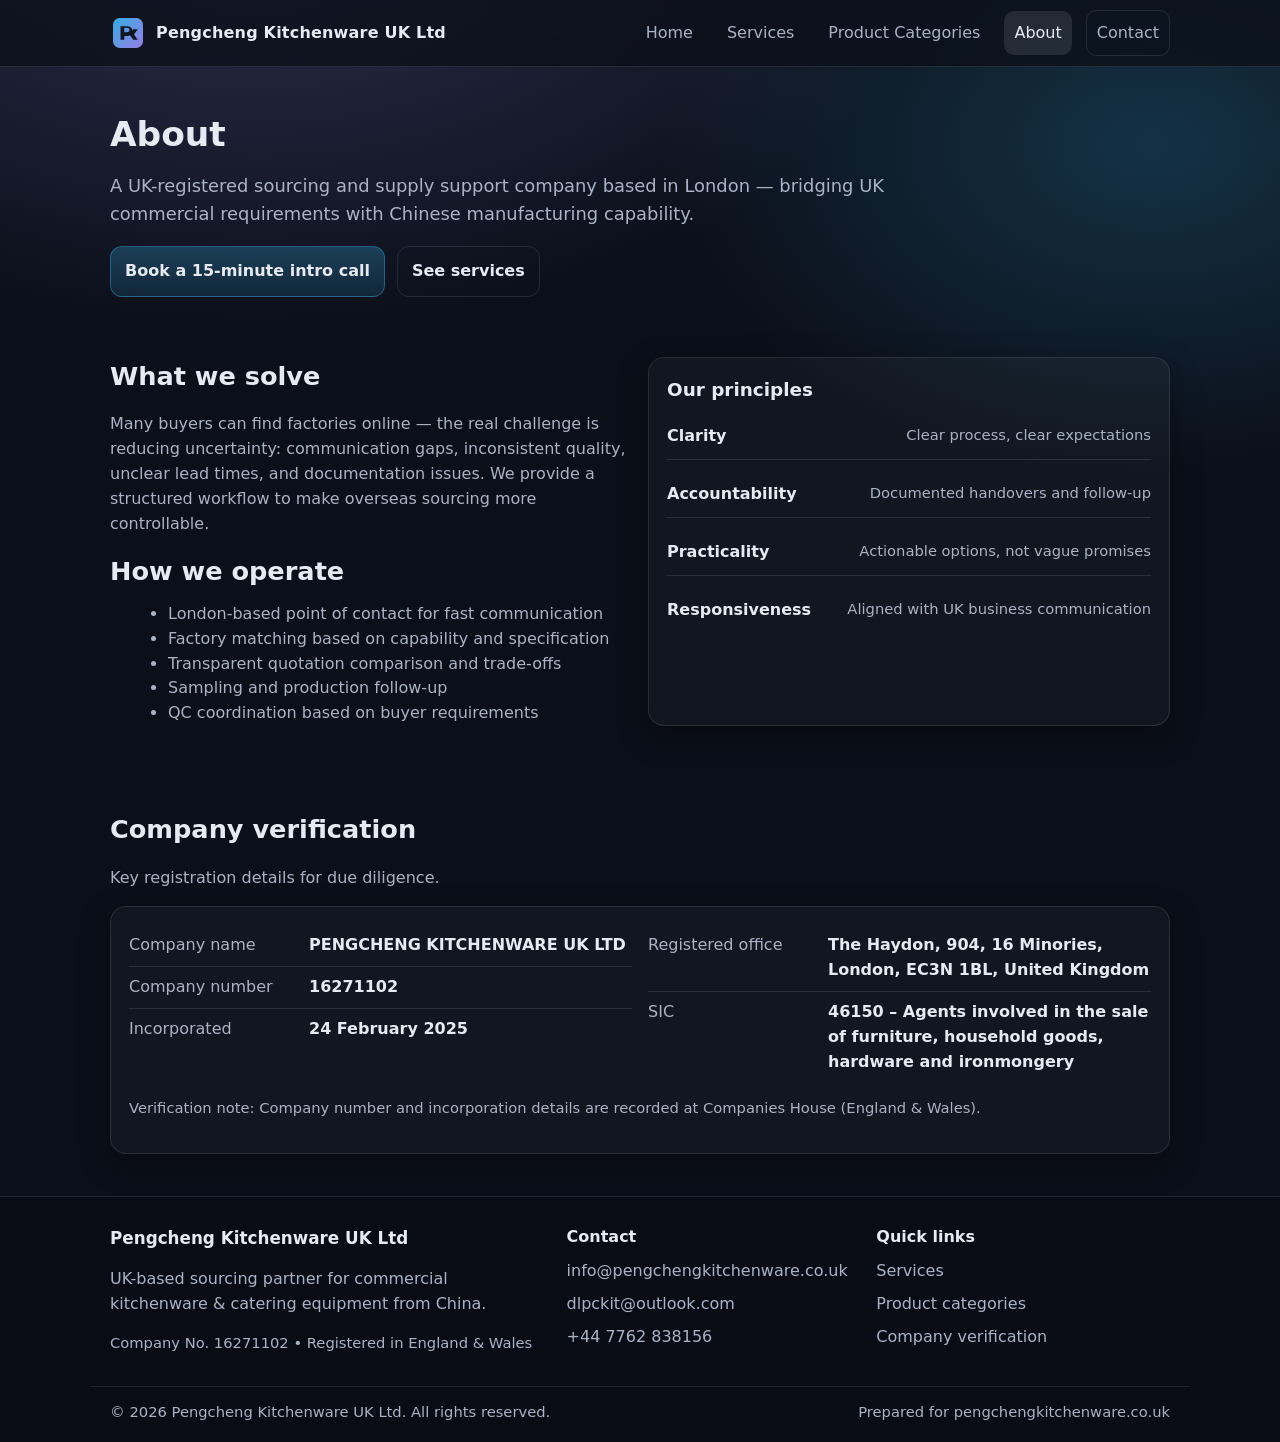
==== about.html @ 1fbb0d0f "Add files via upload" ====
<!doctype html>
<html lang="en-GB">
<head>
<title>About | Pengcheng Kitchenware UK Ltd</title>
<meta name="description" content="UK-registered sourcing and supply support company based in London. Structured workflow for factory matching, OEM/private label support, QC and logistics coordination.">
<link rel="canonical" href="https://pengchengkitchenware.co.uk/about.html">

<meta charset="utf-8">
<meta name="viewport" content="width=device-width, initial-scale=1">
<meta name="theme-color" content="#0b0f19">
<link rel="icon" href="/assets/logo.svg" type="image/svg+xml">
<link rel="stylesheet" href="/assets/styles.css">

<meta property="og:type" content="website">
<meta property="og:title" content="About | Pengcheng Kitchenware UK Ltd">
<meta property="og:description" content="UK-registered sourcing and supply support company based in London. Structured workflow for factory matching, OEM/private label support, QC and logistics coordination.">
<meta property="og:url" content="https://pengchengkitchenware.co.uk/about.html">
</head>
<body>
<a class="skip-link" href="#main">Skip to content</a>
<header class="site-header">
  <div class="container header-inner">
    <a class="brand" href="/index.html" aria-label="Pengcheng Kitchenware UK Ltd home">
      <img src="/assets/logo.svg" alt="" class="logo" width="36" height="36">
      <span class="brand-name">Pengcheng Kitchenware UK Ltd</span>
    </a>
    <nav class="nav" aria-label="Primary">
      <a data-nav href="/index.html">Home</a>
      <a data-nav href="/services.html">Services</a>
      <a data-nav href="/products.html">Product Categories</a>
      <a data-nav href="/about.html">About</a>
      <a data-nav class="nav-cta" href="/contact.html">Contact</a>
    </nav>
    <button class="nav-toggle" aria-label="Open menu" aria-expanded="false">Menu</button>
  </div>
</header>


<main id="main">
  <section class="page-hero">
    <div class="container">
      <h1>About</h1>
      <p class="lead">A UK-registered sourcing and supply support company based in London — bridging UK commercial requirements with Chinese manufacturing capability.</p>
      <div class="mini-cta">
        <a class="button primary" href="/contact.html">Book a 15-minute intro call</a>
        <a class="button ghost" href="/services.html">See services</a>
      </div>
    </div>
  </section>

  <section class="section">
    <div class="container">
      <div class="grid-2">
        <div>
          <h2>What we solve</h2>
          <p class="muted">Many buyers can find factories online — the real challenge is reducing uncertainty: communication gaps, inconsistent quality, unclear lead times, and documentation issues. We provide a structured workflow to make overseas sourcing more controllable.</p>

          <h2>How we operate</h2>
          <ul class="clean-list">
            <li>London-based point of contact for fast communication</li>
            <li>Factory matching based on capability and specification</li>
            <li>Transparent quotation comparison and trade-offs</li>
            <li>Sampling and production follow-up</li>
            <li>QC coordination based on buyer requirements</li>
          </ul>
        </div>

        <div class="card">
          <h3>Our principles</h3>
          <div class="principles">
            <div><strong>Clarity</strong><span class="muted small">Clear process, clear expectations</span></div>
            <div><strong>Accountability</strong><span class="muted small">Documented handovers and follow-up</span></div>
            <div><strong>Practicality</strong><span class="muted small">Actionable options, not vague promises</span></div>
            <div><strong>Responsiveness</strong><span class="muted small">Aligned with UK business communication</span></div>
          </div>
        </div>
      </div>
    </div>
  </section>

  
<section class="section">
  <div class="container">
    <div class="section-header">
      <h2>Company verification</h2>
      <p class="muted">Key registration details for due diligence.</p>
    </div>
    <div class="card">
      <div class="grid-2">
        <div>
          <div class="kv"><span>Company name</span><strong>PENGCHENG KITCHENWARE UK LTD</strong></div>
          <div class="kv"><span>Company number</span><strong>16271102</strong></div>
          <div class="kv"><span>Incorporated</span><strong>24 February 2025</strong></div>
        </div>
        <div>
          <div class="kv"><span>Registered office</span><strong>The Haydon, 904, 16 Minories, London, EC3N 1BL, United Kingdom</strong></div>
          <div class="kv"><span>SIC</span><strong>46150 – Agents involved in the sale of furniture, household goods, hardware and ironmongery</strong></div>
        </div>
      </div>
      <p class="muted small">Verification note: Company number and incorporation details are recorded at Companies House (England & Wales).</p>
    </div>
  </div>
</section>

</main>


<footer class="site-footer">
  <div class="container footer-grid">
    <div>
      <div class="footer-brand">Pengcheng Kitchenware UK Ltd</div>
      <p class="muted">UK-based sourcing partner for commercial kitchenware & catering equipment from China.</p>
      <p class="muted small">Company No. 16271102 • Registered in England & Wales</p>
    </div>
    <div>
      <div class="footer-title">Contact</div>
      <ul class="footer-list">
        <li><a href="mailto:info@pengchengkitchenware.co.uk">info@pengchengkitchenware.co.uk</a></li>
        <li><a href="mailto:dlpckit@outlook.com">dlpckit@outlook.com</a></li>
        <li><a href="tel:+447762838156">+44 7762 838156</a></li>
      </ul>
    </div>
    <div>
      <div class="footer-title">Quick links</div>
      <ul class="footer-list">
        <li><a href="/services.html">Services</a></li>
        <li><a href="/products.html">Product categories</a></li>
        <li><a href="/about.html">Company verification</a></li>
      </ul>
    </div>
  </div>
  <div class="container footer-bottom">
    <span class="muted small">© 2026 Pengcheng Kitchenware UK Ltd. All rights reserved.</span>
    <span class="muted small">Prepared for pengchengkitchenware.co.uk</span>
  </div>
</footer>

<script src="/assets/main.js" defer></script>
</body>
</html>
---- assets/styles.css ----
/* Pengcheng Kitchenware UK Ltd - lightweight static site */
:root{
  --bg:#0b0f19;
  --panel:#10162a;
  --card:#0f172a;
  --text:#e6eaf2;
  --muted:#aab3c5;
  --border:rgba(255,255,255,.10);
  --shadow: 0 10px 30px rgba(0,0,0,.35);
  --radius:16px;
  --max: 1100px;
}
*{box-sizing:border-box}
html,body{margin:0;padding:0}
body{
  font-family: ui-sans-serif, system-ui, -apple-system, Segoe UI, Roboto, Helvetica, Arial, "Apple Color Emoji","Segoe UI Emoji";
  background: radial-gradient(1200px 800px at 20% -10%, rgba(120,119,198,.35), transparent 60%),
              radial-gradient(900px 600px at 90% 10%, rgba(56,189,248,.20), transparent 55%),
              var(--bg);
  color:var(--text);
  line-height:1.55;
}
a{color:inherit}
.container{max-width:var(--max);margin:0 auto;padding:0 20px}
.muted{color:var(--muted)}
.small{font-size:.92rem}
.lead{font-size:1.12rem;color:var(--muted);max-width:70ch}
.skip-link{position:absolute;left:-999px;top:auto;width:1px;height:1px;overflow:hidden}
.skip-link:focus{left:20px;top:12px;width:auto;height:auto;z-index:999;background:#fff;color:#000;padding:10px 12px;border-radius:10px}

.site-header{
  position:sticky;top:0;z-index:30;
  background:rgba(11,15,25,.75);
  backdrop-filter: blur(12px);
  border-bottom:1px solid var(--border);
}
.header-inner{display:flex;gap:14px;align-items:center;justify-content:space-between;min-height:66px}
.brand{display:flex;align-items:center;gap:10px;text-decoration:none}
.brand-name{font-weight:650;letter-spacing:.2px}
.logo{display:block}
.nav{display:flex;gap:14px;align-items:center}
.nav a{
  text-decoration:none;
  color:var(--muted);
  padding:10px 10px;
  border-radius:10px;
}
.nav a:hover{color:var(--text);background:rgba(255,255,255,.06)}
.nav a.active{color:var(--text);background:rgba(255,255,255,.10)}
.nav-cta{border:1px solid var(--border)}
.nav-toggle{display:none}

.hero{padding:64px 0 36px}
.hero-grid{display:grid;grid-template-columns: 1.3fr 1fr;gap:26px;align-items:stretch}
h1{font-size:2.15rem;line-height:1.15;margin:0 0 14px}
h2{font-size:1.6rem;margin:0 0 10px}
h3{font-size:1.15rem;margin:0 0 8px}

.hero-card{
  border:1px solid var(--border);
  background:linear-gradient(180deg, rgba(255,255,255,.06), rgba(255,255,255,.03));
  border-radius:var(--radius);
  box-shadow:var(--shadow);
  padding:18px;
}
.hero-card-top{padding-bottom:10px;border-bottom:1px solid var(--border);margin-bottom:12px}
.badge{
  display:inline-block;
  font-size:.82rem;
  padding:6px 10px;
  border:1px solid var(--border);
  border-radius:999px;
  color:var(--muted);
  margin-bottom:10px;
}
.hero-card-list{display:grid;gap:10px}
.check{padding-left:26px; position:relative; color:var(--muted)}
.check::before{content:"✓";position:absolute;left:0;top:0;color:#7ee787;font-weight:800}

.cta-row{display:flex;flex-wrap:wrap;gap:12px;margin:18px 0 12px}
.button{
  display:inline-flex;align-items:center;justify-content:center;gap:8px;
  padding:12px 14px;border-radius:12px;text-decoration:none;
  border:1px solid var(--border);background:rgba(255,255,255,.06);
  color:var(--text);font-weight:600;
}
.button:hover{background:rgba(255,255,255,.10)}
.button.primary{background:linear-gradient(180deg, rgba(56,189,248,.25), rgba(56,189,248,.12));border-color:rgba(56,189,248,.35)}
.button.ghost{background:transparent}
.hero-contact{display:flex;flex-wrap:wrap;gap:10px}
.pill{border:1px solid var(--border);background:rgba(255,255,255,.04);border-radius:999px;padding:8px 10px;color:var(--muted);font-size:.95rem}

.trust-row{display:grid;grid-template-columns:repeat(3, 1fr);gap:10px;margin-top:16px}
.trust-item{border:1px solid var(--border);border-radius:14px;padding:12px;background:rgba(255,255,255,.03)}

.section{padding:42px 0}
.section.alt{background:rgba(255,255,255,.03);border-top:1px solid var(--border);border-bottom:1px solid var(--border)}
.section-header{margin-bottom:16px;max-width:80ch}
.card{border:1px solid var(--border);border-radius:var(--radius);background:rgba(255,255,255,.03);box-shadow:var(--shadow);padding:18px}
.grid-2{display:grid;grid-template-columns:repeat(2, 1fr);gap:16px}
.grid-3{display:grid;grid-template-columns:repeat(3, 1fr);gap:16px}

.steps{display:grid;grid-template-columns:repeat(3, 1fr);gap:14px}
.step{border:1px solid var(--border);border-radius:var(--radius);background:rgba(255,255,255,.03);padding:14px;display:flex;gap:12px;align-items:flex-start}
.step-no{width:34px;height:34px;border-radius:10px;display:flex;align-items:center;justify-content:center;border:1px solid var(--border);background:rgba(255,255,255,.06);font-weight:800}

.cta-panel{
  margin-top:18px;display:flex;align-items:center;justify-content:space-between;gap:14px;
  padding:16px 18px;border-radius:var(--radius);
  border:1px solid rgba(56,189,248,.28);background:rgba(56,189,248,.08);
}
.page-hero{padding:48px 0 18px}
.mini-cta{display:flex;gap:12px;flex-wrap:wrap;margin-top:12px}
.clean-list{margin:10px 0 0 18px;color:var(--muted)}
.workflow{color:var(--muted);margin:10px 0 0 20px}
.note{margin-top:14px;padding:14px 16px;border:1px dashed rgba(255,255,255,.20);border-radius:var(--radius);color:var(--muted)}
.kv{display:grid;grid-template-columns: 170px 1fr;gap:10px;padding:8px 0;border-bottom:1px solid var(--border)}
.kv:last-child{border-bottom:none}
.kv span{color:var(--muted)}
.divider{height:1px;background:var(--border);margin:14px 0}
.principles{display:grid;gap:12px;margin-top:10px}
.principles div{display:flex;justify-content:space-between;gap:10px;border-bottom:1px solid var(--border);padding:10px 0}
.principles div:last-child{border-bottom:none}
.form{display:grid;gap:12px;margin-top:12px}
label{display:grid;gap:6px;color:var(--muted);font-weight:600}
input, textarea{width:100%;border-radius:12px;border:1px solid var(--border);padding:12px;background:rgba(255,255,255,.04);color:var(--text);outline:none}
input:focus, textarea:focus{border-color:rgba(56,189,248,.45)}
.contact-block{margin-top:12px}

.site-footer{border-top:1px solid var(--border);background:rgba(0,0,0,.18);padding:28px 0 18px}
.footer-grid{display:grid;grid-template-columns: 1.5fr 1fr 1fr;gap:16px}
.footer-title{font-weight:700;margin-bottom:10px}
.footer-brand{font-weight:800;font-size:1.05rem;margin-bottom:6px}
.footer-list{list-style:none;padding:0;margin:0;display:grid;gap:8px}
.footer-list a{text-decoration:none;color:var(--muted)}
.footer-list a:hover{color:var(--text)}
.footer-bottom{margin-top:16px;padding-top:14px;border-top:1px solid var(--border);display:flex;justify-content:space-between;gap:12px;flex-wrap:wrap}

@media (max-width: 920px){
  .hero-grid{grid-template-columns:1fr}
  .steps{grid-template-columns:1fr}
  .grid-3{grid-template-columns:1fr}
  .grid-2{grid-template-columns:1fr}
  .trust-row{grid-template-columns:1fr}
  .footer-grid{grid-template-columns:1fr}
  .nav{display:none}
  .nav-toggle{display:inline-flex;align-items:center;justify-content:center}
  .nav.open{display:flex;position:absolute;right:20px;top:66px;flex-direction:column;background:rgba(11,15,25,.96);border:1px solid var(--border);border-radius:14px;padding:10px;min-width:220px}
}
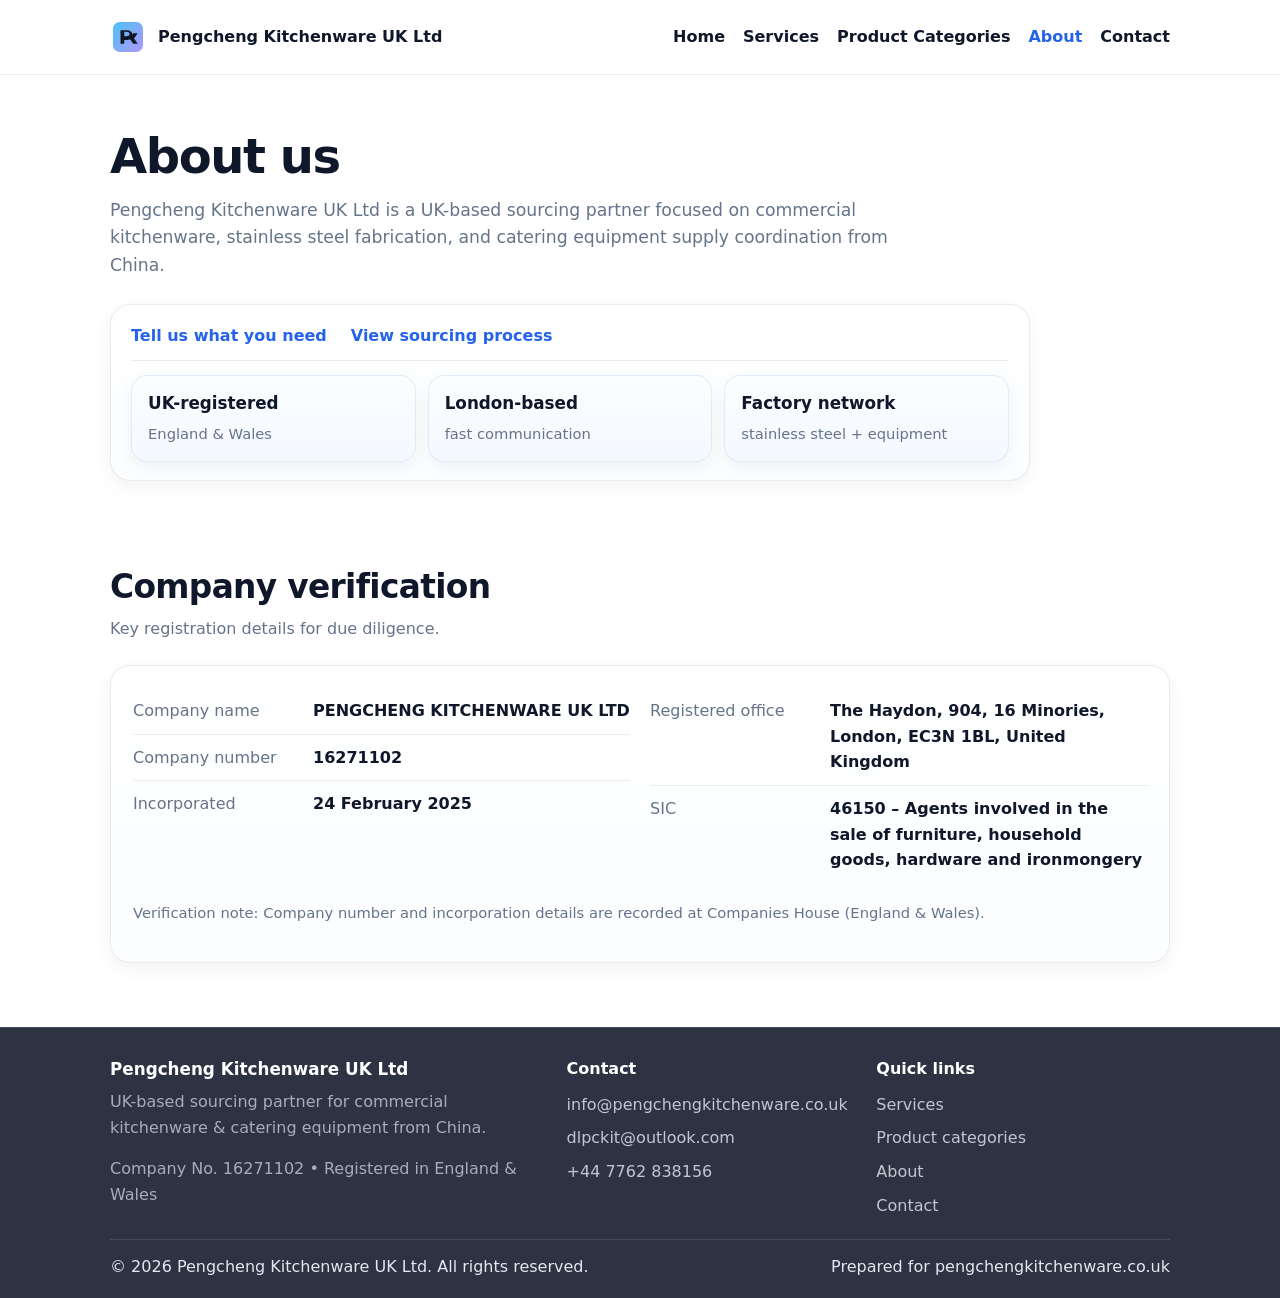
==== commit 0509d9ac: "Update about.html" ====
--- a/about.html
+++ b/about.html
@@ -1,140 +1,142 @@
 <!doctype html>
 <html lang="en-GB">
 <head>
-<title>About | Pengcheng Kitchenware UK Ltd</title>
-<meta name="description" content="UK-registered sourcing and supply support company based in London. Structured workflow for factory matching, OEM/private label support, QC and logistics coordination.">
-<link rel="canonical" href="https://pengchengkitchenware.co.uk/about.html">
+  <title>About | Pengcheng Kitchenware UK Ltd</title>
+  <meta name="description" content="About Pengcheng Kitchenware UK Ltd — UK-based sourcing support for commercial kitchenware and catering equipment from China.">
+  <link rel="canonical" href="https://pengchengkitchenware.co.uk/about.html">
 
-<meta charset="utf-8">
-<meta name="viewport" content="width=device-width, initial-scale=1">
-<meta name="theme-color" content="#0b0f19">
-<link rel="icon" href="/assets/logo.svg" type="image/svg+xml">
-<link rel="stylesheet" href="/assets/styles.css">
-
-<meta property="og:type" content="website">
-<meta property="og:title" content="About | Pengcheng Kitchenware UK Ltd">
-<meta property="og:description" content="UK-registered sourcing and supply support company based in London. Structured workflow for factory matching, OEM/private label support, QC and logistics coordination.">
-<meta property="og:url" content="https://pengchengkitchenware.co.uk/about.html">
+  <meta charset="utf-8">
+  <meta name="viewport" content="width=device-width, initial-scale=1">
+  <meta name="theme-color" content="#ffffff">
+  <link rel="icon" href="/assets/logo.svg" type="image/svg+xml">
+  <link rel="stylesheet" href="/assets/styles.css">
 </head>
 <body>
-<a class="skip-link" href="#main">Skip to content</a>
-<header class="site-header">
-  <div class="container header-inner">
-    <a class="brand" href="/index.html" aria-label="Pengcheng Kitchenware UK Ltd home">
-      <img src="/assets/logo.svg" alt="" class="logo" width="36" height="36">
-      <span class="brand-name">Pengcheng Kitchenware UK Ltd</span>
-    </a>
-    <nav class="nav" aria-label="Primary">
-      <a data-nav href="/index.html">Home</a>
-      <a data-nav href="/services.html">Services</a>
-      <a data-nav href="/products.html">Product Categories</a>
-      <a data-nav href="/about.html">About</a>
-      <a data-nav class="nav-cta" href="/contact.html">Contact</a>
-    </nav>
-    <button class="nav-toggle" aria-label="Open menu" aria-expanded="false">Menu</button>
-  </div>
-</header>
+  <a class="skip-link" href="#main">Skip to content</a>
 
+  <header class="site-header">
+    <div class="container header-inner">
+      <a class="brand" href="/index.html" aria-label="Pengcheng Kitchenware UK Ltd home">
+        <img src="/assets/logo.svg" alt="" class="logo" width="36" height="36">
+        <span class="brand-name">Pengcheng Kitchenware UK Ltd</span>
+      </a>
 
-<main id="main">
-  <section class="page-hero">
+      <nav class="nav" aria-label="Primary">
+        <a data-nav href="/index.html">Home</a>
+        <a data-nav href="/services.html">Services</a>
+        <a data-nav href="/products.html">Product Categories</a>
+        <a data-nav href="/about.html" aria-current="page">About</a>
+        <a data-nav class="nav-cta" href="/contact.html">Contact</a>
+      </nav>
+
+      <button class="nav-toggle" aria-label="Open menu" aria-expanded="false">Menu</button>
+    </div>
+  </header>
+
+  <main id="main">
+    <section class="page-hero">
+      <div class="container">
+        <div class="page-hero-inner">
+          <div class="section-header">
+            <h1>About us</h1>
+            <p class="lead">
+              Pengcheng Kitchenware UK Ltd is a UK-based sourcing partner focused on commercial kitchenware,
+              stainless steel fabrication, and catering equipment supply coordination from China.
+            </p>
+          </div>
+
+          <div class="info-strip">
+            <div class="info-strip-top">
+              <a class="text-link" href="/contact.html">Tell us what you need</a>
+              <a class="text-link" href="/services.html">View sourcing process</a>
+            </div>
+
+            <div class="trust-row">
+              <div class="trust-item">
+                <strong>UK-registered</strong>
+                <span class="muted small">England &amp; Wales</span>
+              </div>
+              <div class="trust-item">
+                <strong>London-based</strong>
+                <span class="muted small">fast communication</span>
+              </div>
+              <div class="trust-item">
+                <strong>Factory network</strong>
+                <span class="muted small">stainless steel + equipment</span>
+              </div>
+            </div>
+          </div>
+        </div>
+      </div>
+    </section>
+
+    <section class="section company-section">
+      <div class="container">
+        <div class="section-header">
+          <h2>Company verification</h2>
+          <p class="muted">Key registration details for due diligence.</p>
+        </div>
+
+        <div class="company-card">
+          <div class="grid-2">
+            <div>
+              <div class="kv"><span>Company name</span><strong>PENGCHENG KITCHENWARE UK LTD</strong></div>
+              <div class="kv"><span>Company number</span><strong>16271102</strong></div>
+              <div class="kv"><span>Incorporated</span><strong>24 February 2025</strong></div>
+            </div>
+
+            <div>
+              <div class="kv"><span>Registered office</span><strong>The Haydon, 904, 16 Minories, London, EC3N 1BL, United Kingdom</strong></div>
+              <div class="kv"><span>SIC</span><strong>46150 – Agents involved in the sale of furniture, household goods, hardware and ironmongery</strong></div>
+            </div>
+          </div>
+
+          <p class="muted small" style="margin-top:18px;">
+            Verification note: Company number and incorporation details are recorded at Companies House (England &amp; Wales).
+          </p>
+        </div>
+      </div>
+    </section>
+  </main>
+
+  <footer class="site-footer">
     <div class="container">
-      <h1>About</h1>
-      <p class="lead">A UK-registered sourcing and supply support company based in London — bridging UK commercial requirements with Chinese manufacturing capability.</p>
-      <div class="mini-cta">
-        <a class="button primary" href="/contact.html">Book a 15-minute intro call</a>
-        <a class="button ghost" href="/services.html">See services</a>
-      </div>
-    </div>
-  </section>
+      <div class="footer-grid">
+        <div>
+          <div class="footer-brand">Pengcheng Kitchenware UK Ltd</div>
+          <p class="muted">
+            UK-based sourcing partner for commercial kitchenware &amp; catering equipment from China.
+          </p>
+          <p class="muted">
+            Company No. 16271102 • Registered in England &amp; Wales
+          </p>
+        </div>
 
-  <section class="section">
-    <div class="container">
-      <div class="grid-2">
         <div>
-          <h2>What we solve</h2>
-          <p class="muted">Many buyers can find factories online — the real challenge is reducing uncertainty: communication gaps, inconsistent quality, unclear lead times, and documentation issues. We provide a structured workflow to make overseas sourcing more controllable.</p>
-
-          <h2>How we operate</h2>
-          <ul class="clean-list">
-            <li>London-based point of contact for fast communication</li>
-            <li>Factory matching based on capability and specification</li>
-            <li>Transparent quotation comparison and trade-offs</li>
-            <li>Sampling and production follow-up</li>
-            <li>QC coordination based on buyer requirements</li>
+          <div class="footer-title">Contact</div>
+          <ul class="footer-list">
+            <li><a href="mailto:info@pengchengkitchenware.co.uk">info@pengchengkitchenware.co.uk</a></li>
+            <li><a href="mailto:dlpckit@outlook.com">dlpckit@outlook.com</a></li>
+            <li><a href="tel:+447762838156">+44 7762 838156</a></li>
           </ul>
         </div>
 
-        <div class="card">
-          <h3>Our principles</h3>
-          <div class="principles">
-            <div><strong>Clarity</strong><span class="muted small">Clear process, clear expectations</span></div>
-            <div><strong>Accountability</strong><span class="muted small">Documented handovers and follow-up</span></div>
-            <div><strong>Practicality</strong><span class="muted small">Actionable options, not vague promises</span></div>
-            <div><strong>Responsiveness</strong><span class="muted small">Aligned with UK business communication</span></div>
-          </div>
+        <div>
+          <div class="footer-title">Quick links</div>
+          <ul class="footer-list">
+            <li><a href="/services.html">Services</a></li>
+            <li><a href="/products.html">Product categories</a></li>
+            <li><a href="/about.html">About</a></li>
+            <li><a href="/contact.html">Contact</a></li>
+          </ul>
         </div>
       </div>
+
+      <div class="footer-bottom">
+        <div>© 2026 Pengcheng Kitchenware UK Ltd. All rights reserved.</div>
+        <div>Prepared for pengchengkitchenware.co.uk</div>
+      </div>
     </div>
-  </section>
-
-  
-<section class="section">
-  <div class="container">
-    <div class="section-header">
-      <h2>Company verification</h2>
-      <p class="muted">Key registration details for due diligence.</p>
-    </div>
-    <div class="card">
-      <div class="grid-2">
-        <div>
-          <div class="kv"><span>Company name</span><strong>PENGCHENG KITCHENWARE UK LTD</strong></div>
-          <div class="kv"><span>Company number</span><strong>16271102</strong></div>
-          <div class="kv"><span>Incorporated</span><strong>24 February 2025</strong></div>
-        </div>
-        <div>
-          <div class="kv"><span>Registered office</span><strong>The Haydon, 904, 16 Minories, London, EC3N 1BL, United Kingdom</strong></div>
-          <div class="kv"><span>SIC</span><strong>46150 – Agents involved in the sale of furniture, household goods, hardware and ironmongery</strong></div>
-        </div>
-      </div>
-      <p class="muted small">Verification note: Company number and incorporation details are recorded at Companies House (England & Wales).</p>
-    </div>
-  </div>
-</section>
-
-</main>
-
-
-<footer class="site-footer">
-  <div class="container footer-grid">
-    <div>
-      <div class="footer-brand">Pengcheng Kitchenware UK Ltd</div>
-      <p class="muted">UK-based sourcing partner for commercial kitchenware & catering equipment from China.</p>
-      <p class="muted small">Company No. 16271102 • Registered in England & Wales</p>
-    </div>
-    <div>
-      <div class="footer-title">Contact</div>
-      <ul class="footer-list">
-        <li><a href="mailto:info@pengchengkitchenware.co.uk">info@pengchengkitchenware.co.uk</a></li>
-        <li><a href="mailto:dlpckit@outlook.com">dlpckit@outlook.com</a></li>
-        <li><a href="tel:+447762838156">+44 7762 838156</a></li>
-      </ul>
-    </div>
-    <div>
-      <div class="footer-title">Quick links</div>
-      <ul class="footer-list">
-        <li><a href="/services.html">Services</a></li>
-        <li><a href="/products.html">Product categories</a></li>
-        <li><a href="/about.html">Company verification</a></li>
-      </ul>
-    </div>
-  </div>
-  <div class="container footer-bottom">
-    <span class="muted small">© 2026 Pengcheng Kitchenware UK Ltd. All rights reserved.</span>
-    <span class="muted small">Prepared for pengchengkitchenware.co.uk</span>
-  </div>
-</footer>
-
-<script src="/assets/main.js" defer></script>
+  </footer>
 </body>
 </html>
--- a/assets/styles.css
+++ b/assets/styles.css
@@ -1,149 +1,721 @@
-/* Pengcheng Kitchenware UK Ltd - lightweight static site */
 :root{
-  --bg:#0b0f19;
-  --panel:#10162a;
-  --card:#0f172a;
-  --text:#e6eaf2;
-  --muted:#aab3c5;
-  --border:rgba(255,255,255,.10);
-  --shadow: 0 10px 30px rgba(0,0,0,.35);
-  --radius:16px;
-  --max: 1100px;
-}
+  --bg:#ffffff;
+  --panel:#ffffff;
+  --card:#f7fbff;
+  --card-2:#f2f8ff;
+  --card-3:#f5fbf6;
+  --card-4:#f8f6ff;
+
+  --text:#0f172a;
+  --muted:#64748b;
+
+  --border:rgba(37,99,235,.10);
+  --border-soft:rgba(15,23,42,.08);
+  --shadow:0 10px 30px rgba(15,23,42,.08);
+  --shadow-soft:0 6px 18px rgba(15,23,42,.05);
+
+  --radius:20px;
+  --max:1100px;
+
+  --accent:#2563eb;
+  --accent-2:#0ea5e9;
+  --accent-3:#22c55e;
+  --accent-soft:rgba(37,99,235,.08);
+  --success:#22c55e;
+}
+
 *{box-sizing:border-box}
-html,body{margin:0;padding:0}
+
+html,body{
+  margin:0;
+  padding:0;
+}
+
+html{
+  scroll-behavior:smooth;
+}
+
 body{
-  font-family: ui-sans-serif, system-ui, -apple-system, Segoe UI, Roboto, Helvetica, Arial, "Apple Color Emoji","Segoe UI Emoji";
-  background: radial-gradient(1200px 800px at 20% -10%, rgba(120,119,198,.35), transparent 60%),
-              radial-gradient(900px 600px at 90% 10%, rgba(56,189,248,.20), transparent 55%),
-              var(--bg);
+  font-family:ui-sans-serif, system-ui, -apple-system, Segoe UI, Roboto, Helvetica, Arial, "Apple Color Emoji","Segoe UI Emoji";
   color:var(--text);
-  line-height:1.55;
-}
-a{color:inherit}
-.container{max-width:var(--max);margin:0 auto;padding:0 20px}
+  line-height:1.6;
+  background:#fff;
+}
+
+img{
+  max-width:100%;
+  display:block;
+}
+
+a{
+  color:var(--accent);
+  text-decoration:none;
+  transition:.2s ease;
+}
+
+a:hover{
+  opacity:.92;
+}
+
+.container{
+  max-width:var(--max);
+  margin:0 auto;
+  padding:0 20px;
+}
+
 .muted{color:var(--muted)}
 .small{font-size:.92rem}
-.lead{font-size:1.12rem;color:var(--muted);max-width:70ch}
-.skip-link{position:absolute;left:-999px;top:auto;width:1px;height:1px;overflow:hidden}
-.skip-link:focus{left:20px;top:12px;width:auto;height:auto;z-index:999;background:#fff;color:#000;padding:10px 12px;border-radius:10px}
-
+
+.lead{
+  font-size:1.08rem;
+  color:var(--muted);
+  max-width:72ch;
+}
+
+h1{
+  font-size:3rem;
+  line-height:1.08;
+  margin:0 0 14px;
+  letter-spacing:-0.03em;
+}
+
+h2{
+  font-size:2.05rem;
+  line-height:1.12;
+  margin:0 0 10px;
+  letter-spacing:-0.02em;
+}
+
+h3{
+  font-size:1.2rem;
+  line-height:1.3;
+  margin:0 0 8px;
+}
+
+p{
+  margin:0 0 1rem;
+}
+
+section{
+  padding:64px 0;
+}
+
+.section-white{background:#fff}
+.section-soft-blue{background:#fbfdff}
+.section-soft-green{background:#fbfffc}
+
+.section-header{
+  margin-bottom:24px;
+}
+
+.skip-link{
+  position:absolute;
+  left:-999px;
+  top:auto;
+  width:1px;
+  height:1px;
+  overflow:hidden;
+}
+
+.skip-link:focus{
+  left:20px;
+  top:12px;
+  width:auto;
+  height:auto;
+  z-index:999;
+  background:#fff;
+  color:#000;
+  padding:10px 12px;
+  border-radius:10px;
+  border:1px solid var(--border-soft);
+}
+
+/* header */
 .site-header{
-  position:sticky;top:0;z-index:30;
-  background:rgba(11,15,25,.75);
-  backdrop-filter: blur(12px);
-  border-bottom:1px solid var(--border);
-}
-.header-inner{display:flex;gap:14px;align-items:center;justify-content:space-between;min-height:66px}
-.brand{display:flex;align-items:center;gap:10px;text-decoration:none}
-.brand-name{font-weight:650;letter-spacing:.2px}
-.logo{display:block}
-.nav{display:flex;gap:14px;align-items:center}
+  position:sticky;
+  top:0;
+  z-index:30;
+  background:rgba(255,255,255,.94);
+  backdrop-filter:blur(12px);
+  border-bottom:1px solid rgba(15,23,42,.08);
+}
+
+.header-inner{
+  min-height:74px;
+  display:flex;
+  align-items:center;
+  justify-content:space-between;
+  gap:18px;
+}
+
+.brand{
+  display:flex;
+  align-items:center;
+  gap:12px;
+  color:var(--text);
+  font-weight:800;
+}
+
+.logo{
+  width:36px;
+  height:36px;
+  object-fit:contain;
+}
+
+.brand-name{
+  font-weight:800;
+  color:var(--text);
+}
+
+.nav{
+  display:flex;
+  align-items:center;
+  gap:18px;
+}
+
 .nav a{
-  text-decoration:none;
-  color:var(--muted);
-  padding:10px 10px;
-  border-radius:10px;
-}
-.nav a:hover{color:var(--text);background:rgba(255,255,255,.06)}
-.nav a.active{color:var(--text);background:rgba(255,255,255,.10)}
-.nav-cta{border:1px solid var(--border)}
-.nav-toggle{display:none}
-
-.hero{padding:64px 0 36px}
-.hero-grid{display:grid;grid-template-columns: 1.3fr 1fr;gap:26px;align-items:stretch}
-h1{font-size:2.15rem;line-height:1.15;margin:0 0 14px}
-h2{font-size:1.6rem;margin:0 0 10px}
-h3{font-size:1.15rem;margin:0 0 8px}
+  color:var(--text);
+  font-weight:700;
+}
+
+.nav a:hover,
+.nav a[aria-current="page"]{
+  color:var(--accent);
+}
+
+.nav-toggle{
+  display:none;
+  border:1px solid var(--border-soft);
+  background:#fff;
+  color:var(--text);
+  border-radius:12px;
+  padding:10px 12px;
+  cursor:pointer;
+}
+
+/* buttons */
+.btn,
+.button{
+  display:inline-flex;
+  align-items:center;
+  justify-content:center;
+  gap:8px;
+  min-height:48px;
+  padding:0 18px;
+  border-radius:14px;
+  border:1px solid transparent;
+  font-weight:800;
+  transition:.2s ease;
+  cursor:pointer;
+}
+
+.btn-primary,
+.button.primary{
+  background:linear-gradient(135deg, var(--accent), var(--accent-2));
+  color:#fff;
+  box-shadow:var(--shadow-soft);
+}
+
+.btn-primary:hover,
+.button.primary:hover{
+  transform:translateY(-1px);
+  opacity:1;
+}
+
+.btn-secondary,
+.button.secondary{
+  background:#fff;
+  color:var(--text);
+  border-color:rgba(15,23,42,.10);
+}
+
+.btn-secondary:hover,
+.button.secondary:hover{
+  border-color:rgba(37,99,235,.25);
+  color:var(--accent);
+}
+
+.text-link{
+  font-weight:800;
+  color:var(--accent);
+}
+
+/* cards */
+.card,
+.hero-card,
+.info-strip,
+.page-cta-box,
+.workflow-box,
+.company-card,
+.step-card{
+  border:1px solid var(--border-soft);
+  background:#fff;
+  border-radius:var(--radius);
+  box-shadow:var(--shadow-soft);
+}
+
+.card,
+.hero-card,
+.company-card{
+  padding:22px;
+}
+
+/* hero / page intro */
+.hero{
+  padding:72px 0 44px;
+}
+
+.page-hero{
+  padding:56px 0 24px;
+  background:#fff;
+}
+
+.page-hero-compact{
+  padding-bottom:10px;
+}
+
+.page-hero-inner{
+  max-width:920px;
+}
+
+.info-strip{
+  margin-top:20px;
+  padding:18px 20px;
+  background:linear-gradient(180deg, #ffffff 0%, #fbfdff 100%);
+}
+
+.info-strip-top{
+  display:flex;
+  flex-wrap:wrap;
+  gap:24px;
+  margin-bottom:14px;
+  padding-bottom:12px;
+  border-bottom:1px solid rgba(15,23,42,.08);
+}
+
+.hero-grid{
+  display:grid;
+  grid-template-columns:1.1fr .9fr;
+  gap:22px;
+  align-items:start;
+}
 
 .hero-card{
-  border:1px solid var(--border);
-  background:linear-gradient(180deg, rgba(255,255,255,.06), rgba(255,255,255,.03));
-  border-radius:var(--radius);
-  box-shadow:var(--shadow);
-  padding:18px;
-}
-.hero-card-top{padding-bottom:10px;border-bottom:1px solid var(--border);margin-bottom:12px}
+  background:linear-gradient(180deg, #ffffff 0%, #f9fcff 100%);
+}
+
+.hero-card-top{
+  padding-bottom:12px;
+  border-bottom:1px solid rgba(15,23,42,.08);
+  margin-bottom:14px;
+}
+
 .badge{
   display:inline-block;
   font-size:.82rem;
   padding:6px 10px;
-  border:1px solid var(--border);
+  border:1px solid rgba(15,23,42,.08);
   border-radius:999px;
   color:var(--muted);
+  background:rgba(15,23,42,.03);
   margin-bottom:10px;
 }
-.hero-card-list{display:grid;gap:10px}
-.check{padding-left:26px; position:relative; color:var(--muted)}
-.check::before{content:"✓";position:absolute;left:0;top:0;color:#7ee787;font-weight:800}
-
-.cta-row{display:flex;flex-wrap:wrap;gap:12px;margin:18px 0 12px}
-.button{
-  display:inline-flex;align-items:center;justify-content:center;gap:8px;
-  padding:12px 14px;border-radius:12px;text-decoration:none;
-  border:1px solid var(--border);background:rgba(255,255,255,.06);
-  color:var(--text);font-weight:600;
-}
-.button:hover{background:rgba(255,255,255,.10)}
-.button.primary{background:linear-gradient(180deg, rgba(56,189,248,.25), rgba(56,189,248,.12));border-color:rgba(56,189,248,.35)}
-.button.ghost{background:transparent}
-.hero-contact{display:flex;flex-wrap:wrap;gap:10px}
-.pill{border:1px solid var(--border);background:rgba(255,255,255,.04);border-radius:999px;padding:8px 10px;color:var(--muted);font-size:.95rem}
-
-.trust-row{display:grid;grid-template-columns:repeat(3, 1fr);gap:10px;margin-top:16px}
-.trust-item{border:1px solid var(--border);border-radius:14px;padding:12px;background:rgba(255,255,255,.03)}
-
-.section{padding:42px 0}
-.section.alt{background:rgba(255,255,255,.03);border-top:1px solid var(--border);border-bottom:1px solid var(--border)}
-.section-header{margin-bottom:16px;max-width:80ch}
-.card{border:1px solid var(--border);border-radius:var(--radius);background:rgba(255,255,255,.03);box-shadow:var(--shadow);padding:18px}
-.grid-2{display:grid;grid-template-columns:repeat(2, 1fr);gap:16px}
-.grid-3{display:grid;grid-template-columns:repeat(3, 1fr);gap:16px}
-
-.steps{display:grid;grid-template-columns:repeat(3, 1fr);gap:14px}
-.step{border:1px solid var(--border);border-radius:var(--radius);background:rgba(255,255,255,.03);padding:14px;display:flex;gap:12px;align-items:flex-start}
-.step-no{width:34px;height:34px;border-radius:10px;display:flex;align-items:center;justify-content:center;border:1px solid var(--border);background:rgba(255,255,255,.06);font-weight:800}
+
+.hero-card-list{
+  display:grid;
+  gap:12px;
+}
+
+.check{
+  position:relative;
+  padding-left:28px;
+  color:var(--muted);
+}
+
+.check::before{
+  content:"✓";
+  position:absolute;
+  left:0;
+  top:0;
+  color:var(--success);
+  font-weight:900;
+}
+
+.cta-row{
+  display:flex;
+  gap:12px;
+  flex-wrap:wrap;
+  margin:22px 0 18px;
+}
+
+.trust-row{
+  display:grid;
+  grid-template-columns:repeat(3, minmax(0, 1fr));
+  gap:12px;
+}
+
+.trust-item{
+  background:linear-gradient(180deg, #fbfdff 0%, #f4f9ff 100%);
+  border:1px solid rgba(37,99,235,.10);
+  border-radius:16px;
+  padding:14px 16px;
+  box-shadow:var(--shadow-soft);
+}
+
+.trust-item strong{
+  display:block;
+  margin-bottom:4px;
+  font-size:1.05rem;
+  color:var(--text);
+}
+
+/* grids */
+.grid-2{
+  display:grid;
+  grid-template-columns:repeat(2, 1fr);
+  gap:20px;
+}
+
+.grid-3{
+  display:grid;
+  grid-template-columns:repeat(3, 1fr);
+  gap:20px;
+}
+
+/* home how we work */
+.how-section{
+  padding-top:40px;
+}
+
+.step-cards{
+  display:grid;
+  grid-template-columns:repeat(3, minmax(0, 1fr));
+  gap:16px;
+  margin-top:18px;
+}
+
+.step-card{
+  padding:18px;
+  background:linear-gradient(180deg, #f8fbff 0%, #f2f8ff 100%);
+}
+
+.step-top{
+  display:flex;
+  align-items:center;
+  gap:12px;
+  margin-bottom:10px;
+}
+
+.step-no{
+  width:34px;
+  height:34px;
+  border-radius:999px;
+  display:inline-flex;
+  align-items:center;
+  justify-content:center;
+  background:rgba(37,99,235,.10);
+  color:var(--accent);
+  font-weight:800;
+  flex-shrink:0;
+}
+
+.step-card h3{
+  margin:0;
+}
+
+.step-card p{
+  margin:0;
+  color:var(--muted);
+}
 
 .cta-panel{
-  margin-top:18px;display:flex;align-items:center;justify-content:space-between;gap:14px;
-  padding:16px 18px;border-radius:var(--radius);
-  border:1px solid rgba(56,189,248,.28);background:rgba(56,189,248,.08);
-}
-.page-hero{padding:48px 0 18px}
-.mini-cta{display:flex;gap:12px;flex-wrap:wrap;margin-top:12px}
-.clean-list{margin:10px 0 0 18px;color:var(--muted)}
-.workflow{color:var(--muted);margin:10px 0 0 20px}
-.note{margin-top:14px;padding:14px 16px;border:1px dashed rgba(255,255,255,.20);border-radius:var(--radius);color:var(--muted)}
-.kv{display:grid;grid-template-columns: 170px 1fr;gap:10px;padding:8px 0;border-bottom:1px solid var(--border)}
-.kv:last-child{border-bottom:none}
-.kv span{color:var(--muted)}
-.divider{height:1px;background:var(--border);margin:14px 0}
-.principles{display:grid;gap:12px;margin-top:10px}
-.principles div{display:flex;justify-content:space-between;gap:10px;border-bottom:1px solid var(--border);padding:10px 0}
-.principles div:last-child{border-bottom:none}
-.form{display:grid;gap:12px;margin-top:12px}
-label{display:grid;gap:6px;color:var(--muted);font-weight:600}
-input, textarea{width:100%;border-radius:12px;border:1px solid var(--border);padding:12px;background:rgba(255,255,255,.04);color:var(--text);outline:none}
-input:focus, textarea:focus{border-color:rgba(56,189,248,.45)}
-.contact-block{margin-top:12px}
-
-.site-footer{border-top:1px solid var(--border);background:rgba(0,0,0,.18);padding:28px 0 18px}
-.footer-grid{display:grid;grid-template-columns: 1.5fr 1fr 1fr;gap:16px}
-.footer-title{font-weight:700;margin-bottom:10px}
-.footer-brand{font-weight:800;font-size:1.05rem;margin-bottom:6px}
-.footer-list{list-style:none;padding:0;margin:0;display:grid;gap:8px}
-.footer-list a{text-decoration:none;color:var(--muted)}
-.footer-list a:hover{color:var(--text)}
-.footer-bottom{margin-top:16px;padding-top:14px;border-top:1px solid var(--border);display:flex;justify-content:space-between;gap:12px;flex-wrap:wrap}
-
+  margin-top:18px;
+  display:flex;
+  align-items:center;
+  justify-content:space-between;
+  gap:18px;
+  padding:20px 22px;
+  border-radius:20px;
+  border:1px solid rgba(37,99,235,.10);
+  background:linear-gradient(180deg, #ffffff 0%, #f7fbff 100%);
+  box-shadow:var(--shadow-soft);
+}
+
+/* products */
+.products-section{
+  padding-top:24px;
+  padding-bottom:40px;
+  background:#fff;
+}
+
+.product-grid{
+  gap:20px;
+}
+
+.product-card{
+  padding:24px;
+  border-radius:22px;
+  border:1px solid rgba(37,99,235,.10);
+  background:linear-gradient(180deg, #fbfdff 0%, #f4f9ff 100%);
+  box-shadow:var(--shadow-soft);
+}
+
+.product-card:nth-child(3n+2){
+  background:linear-gradient(180deg, #fbfffd 0%, #f2fbf7 100%);
+  border-color:rgba(34,197,94,.10);
+}
+
+.product-card:nth-child(3n){
+  background:linear-gradient(180deg, #fcfbff 0%, #f6f3ff 100%);
+  border-color:rgba(139,92,246,.10);
+}
+
+.product-card h3{
+  margin-bottom:10px;
+}
+
+.clean-list{
+  margin:12px 0 0 20px;
+  color:var(--muted);
+}
+
+.page-cta-box{
+  margin-top:28px;
+  display:flex;
+  align-items:center;
+  justify-content:space-between;
+  gap:18px;
+  padding:22px 24px;
+  background:linear-gradient(180deg, #ffffff 0%, #f8fbff 100%);
+}
+
+.page-cta-actions{
+  display:flex;
+  gap:12px;
+  flex-wrap:wrap;
+}
+
+/* stats */
+.stats-section-tight{
+  padding-top:10px;
+  padding-bottom:32px;
+}
+
+.stats-strip{
+  width:100%;
+  margin:-8px 0 0;
+  padding:32px 26px;
+  background:linear-gradient(90deg, #1d4ed8 0%, #0ea5e9 100%);
+  border-radius:36px;
+  box-shadow:var(--shadow);
+  overflow:hidden;
+}
+
+.stats-grid{
+  display:grid;
+  grid-template-columns:repeat(3, minmax(0, 1fr));
+  gap:20px;
+  align-items:center;
+}
+
+.stats-grid.two-stats{
+  grid-template-columns:repeat(2, minmax(0, 1fr));
+}
+
+.stat{
+  min-width:0;
+}
+
+.stat-num{
+  font-size:3.6rem;
+  line-height:1.02;
+  font-weight:800;
+  letter-spacing:-0.03em;
+  color:#fff;
+  margin-bottom:10px;
+  white-space:normal;
+}
+
+.stat-label{
+  font-size:1.02rem;
+  line-height:1.4;
+  font-weight:700;
+  color:rgba(255,255,255,.96);
+}
+
+/* company verification */
+.company-section{
+  background:#fff;
+}
+
+.company-card{
+  background:linear-gradient(180deg, #ffffff 0%, #fbfdff 100%);
+}
+
+.kv{
+  display:grid;
+  grid-template-columns:170px 1fr;
+  gap:10px;
+  padding:10px 0;
+  border-bottom:1px solid rgba(15,23,42,.08);
+}
+
+.kv:last-child{
+  border-bottom:none;
+}
+
+.kv span{
+  color:var(--muted);
+}
+
+/* services */
+.service-grid .card{
+  background:linear-gradient(180deg, #fbfdff 0%, #f3f8ff 100%);
+  border:1px solid rgba(37,99,235,.10);
+  border-radius:22px;
+}
+
+.workflow-box{
+  padding:22px 24px;
+  background:linear-gradient(180deg, #f4fff7 0%, #ecfbf1 100%);
+  border-color:rgba(34,197,94,.18);
+}
+
+.workflow-box ol{
+  margin:0;
+  padding-left:24px;
+}
+
+.workflow-box li{
+  margin:8px 0;
+}
+
+.quick-start{
+  margin-top:12px;
+  font-weight:800;
+}
+
+/* footer */
+.site-footer{
+  border-top:1px solid rgba(148,163,184,.2);
+  background:#2d3342;
+  color:#e2e8f0;
+  padding:28px 0 18px;
+}
+
+.footer-grid{
+  display:grid;
+  grid-template-columns:1.5fr 1fr 1fr;
+  gap:16px;
+}
+
+.footer-brand{
+  font-weight:900;
+  font-size:1.05rem;
+  margin-bottom:6px;
+  color:#fff;
+}
+
+.footer-title{
+  font-weight:800;
+  margin-bottom:10px;
+  color:#fff;
+}
+
+.footer-list{
+  list-style:none;
+  padding:0;
+  margin:0;
+  display:grid;
+  gap:8px;
+}
+
+.footer-list a{
+  color:rgba(226,232,240,.82);
+}
+
+.footer-list a:hover{
+  color:#fff;
+}
+
+.site-footer .muted{
+  color:rgba(226,232,240,.68);
+}
+
+.footer-bottom{
+  margin-top:16px;
+  padding-top:14px;
+  border-top:1px solid rgba(148,163,184,.2);
+  display:flex;
+  justify-content:space-between;
+  gap:12px;
+  flex-wrap:wrap;
+}
+
+/* responsive */
 @media (max-width: 920px){
-  .hero-grid{grid-template-columns:1fr}
-  .steps{grid-template-columns:1fr}
-  .grid-3{grid-template-columns:1fr}
-  .grid-2{grid-template-columns:1fr}
-  .trust-row{grid-template-columns:1fr}
-  .footer-grid{grid-template-columns:1fr}
-  .nav{display:none}
-  .nav-toggle{display:inline-flex;align-items:center;justify-content:center}
-  .nav.open{display:flex;position:absolute;right:20px;top:66px;flex-direction:column;background:rgba(11,15,25,.96);border:1px solid var(--border);border-radius:14px;padding:10px;min-width:220px}
-}
+  h1{font-size:2.3rem;}
+  h2{font-size:1.8rem;}
+
+  .hero-grid,
+  .grid-2,
+  .grid-3,
+  .footer-grid,
+  .trust-row,
+  .stats-grid,
+  .step-cards,
+  .stats-grid.two-stats{
+    grid-template-columns:1fr;
+  }
+
+  .nav{
+    display:none;
+  }
+
+  .nav-toggle{
+    display:inline-flex;
+    align-items:center;
+    justify-content:center;
+  }
+
+  .nav.open{
+    display:flex;
+    position:absolute;
+    right:20px;
+    top:66px;
+    flex-direction:column;
+    background:#fff;
+    border:1px solid var(--border-soft);
+    border-radius:14px;
+    padding:10px;
+    min-width:220px;
+    box-shadow:var(--shadow);
+  }
+
+  .page-cta-box,
+  .cta-panel{
+    flex-direction:column;
+    align-items:flex-start;
+  }
+
+  .info-strip-top,
+  .cta-row,
+  .page-cta-actions{
+    flex-direction:column;
+    align-items:flex-start;
+  }
+
+  .kv{
+    grid-template-columns:1fr;
+    gap:4px;
+  }
+
+  .stats-strip{
+    padding:26px 20px;
+    margin-top:0;
+  }
+
+  .stat-num{
+    font-size:3rem;
+  }
+}
